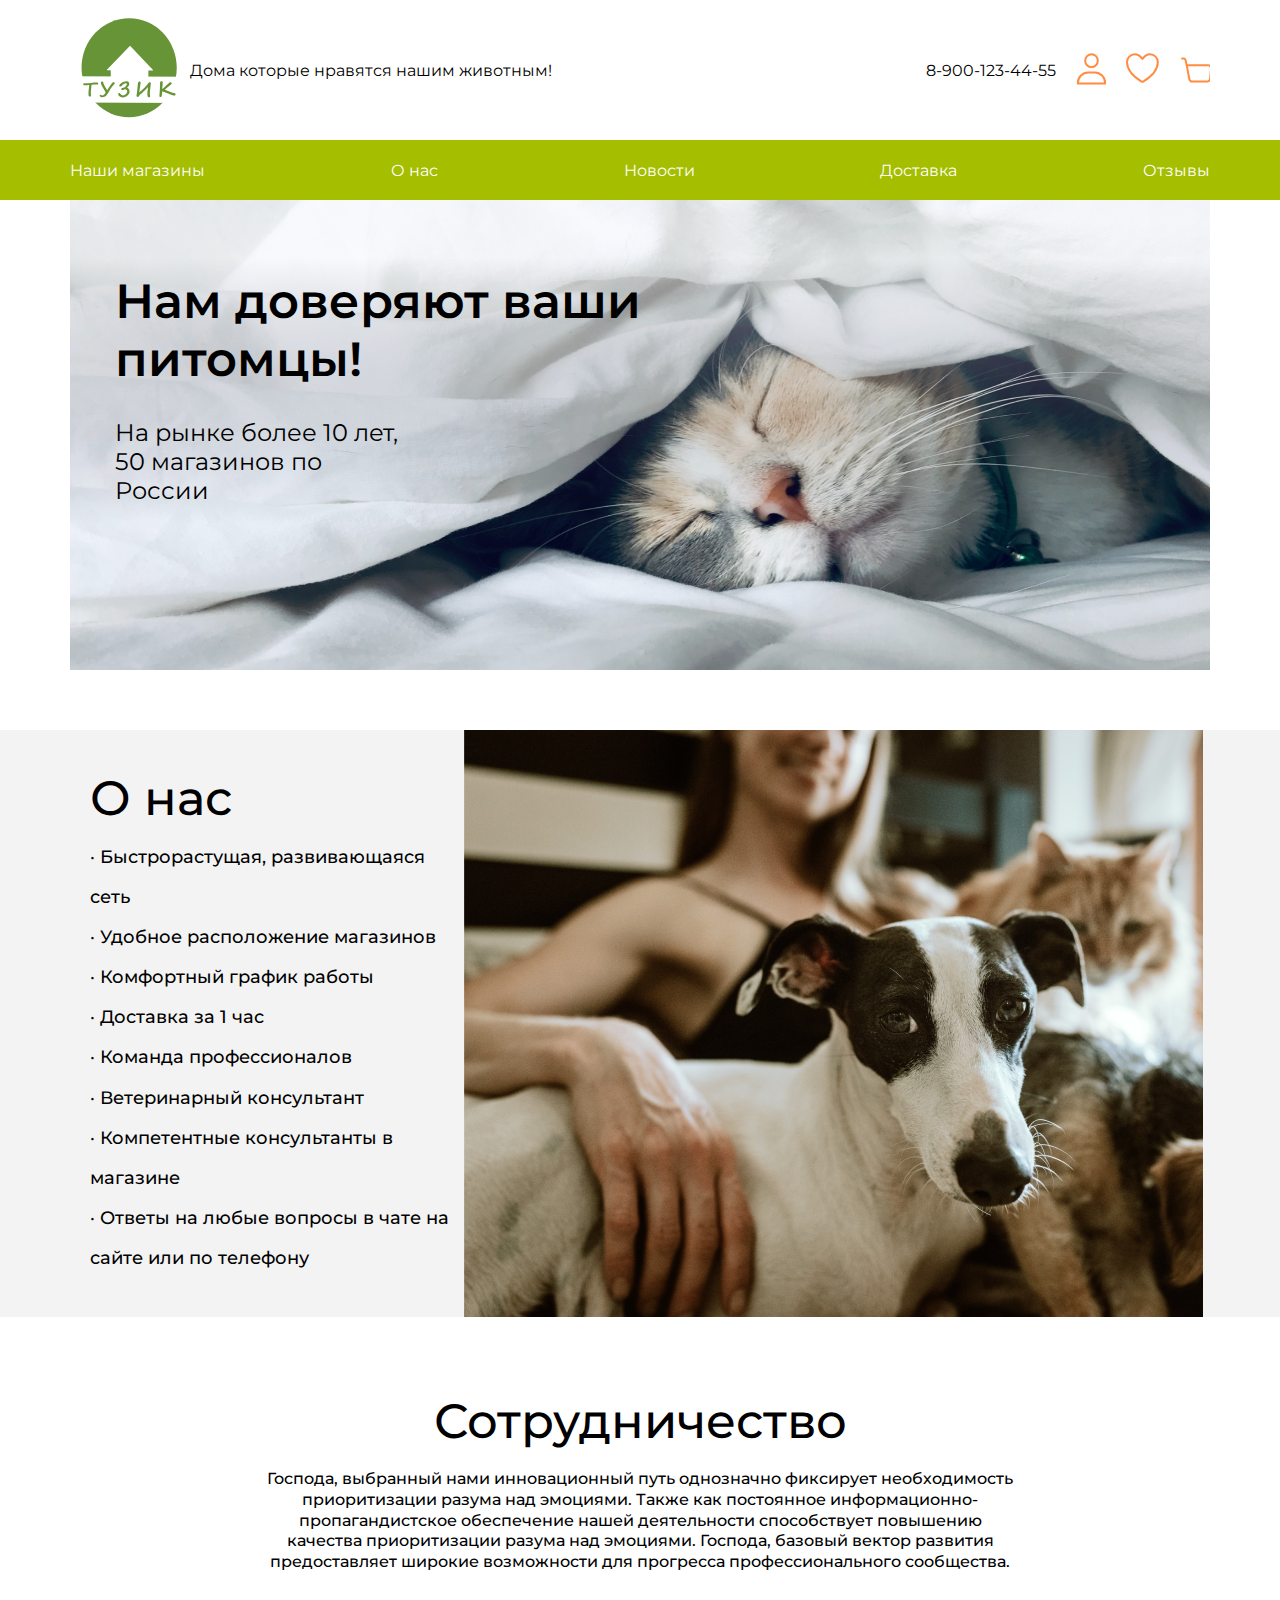
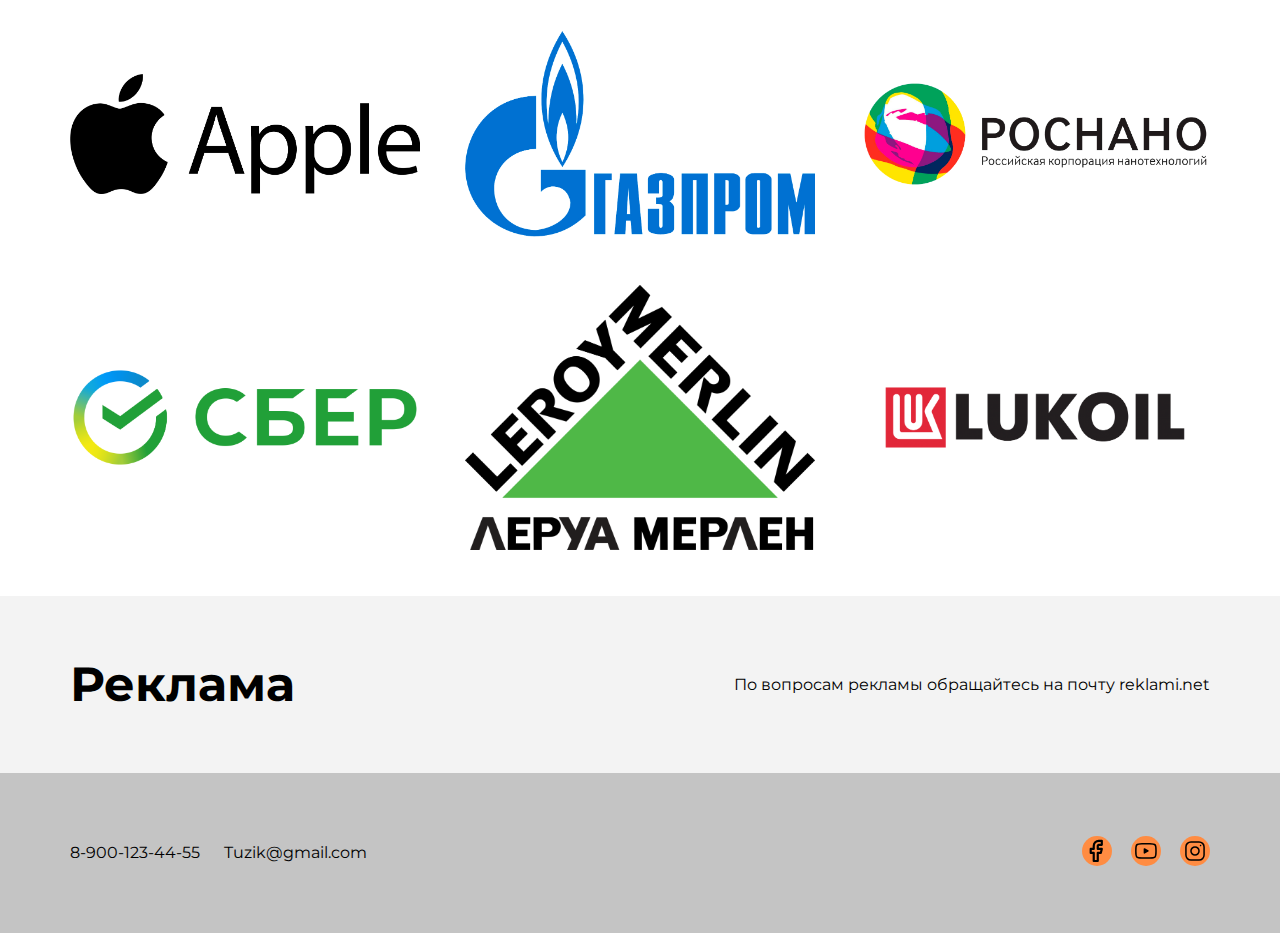
==== aboutus.html @ bf75a3f6 "обновлена страница о нас, скорректированы стили" ====
<!DOCTYPE html>
<html lang="ru">
    <head>
        <meta charset="UTF-8" />
        <meta name="viewport" content="width=device-width, initial-scale=1.0">
        <title>Тузик</title>
        <link rel="icon" href="img/icons/logo.ico" />
        <link rel="stylesheet" href="css/style.css" />
        <link rel="stylesheet" href="css/aboutus.css" />
        <link rel="stylesheet" href="css/slick-theme.css" />
        <link rel="stylesheet" href="css/slick.css" />
        <link rel="preconnect" href="https://fonts.googleapis.com">
        <link rel="preconnect" href="https://fonts.gstatic.com" crossorigin>
        <link href="https://fonts.googleapis.com/css2?family=Darker+Grotesque
        :wght@600&family=Josefin+Sans&family=Montserrat:wght@400;500;600&display=swap"
        rel="stylesheet">
        <script src="js/index.js" defer></script>
    </head>

    <body>
        <header>
            <div class="header-mobile">
                <div class="container">
                    <nav class="header-mobile__nav">
                        <a href="#!">Наши магазины</a>
                        <a href="aboutus.html">О нас</a>
                        <a href="news.html">Статьи</a>
                        <a href="#!">Доставка</a>
                        <a href="reviews.html">Отзывы</a>
                        <a href="tel:89001234455">8-900-123-44-55</a>
                    </nav>
                </div>
            </div>
        
            <div class="block-flex container header">
                <div class="block-flex header-top">
                    <a class="header-top__logo" href="index.html"><img src="img/icons/logo.svg" alt=""></a>
                    <span>Дома которые нравятся нашим животным!</span>
                </div>
                <div class="block-flex header-top">
                    <a class="link-green" href="tel:89001234455">8-900-123-44-55</a>
                    <div class="block-flex header-top__links">
                        <a class="header-top__link header-top__link--user" href="#!"></a>
                        <a class="header-top__link header-top__link--heart" href="#!"></a>
                        <a class="header-top__link header-top__link--cart" href="#!"></a>
                    </div>
                </div>
        
                <div class="header-menu__burger"></div>
            </div>
        
            <div class="block-flex header-bottom">
                <div class="container">
                    <nav class="block-flex header-bottom__nav">
                        <li><a href="#!">Наши магазины</a></li>
                        <li><a href="#!">О нас</a></li>
                        <li><a href="news.html">Новости</a></li>
                        <li><a href="#!">Доставка</a></li>
                        <li><a href="reviews.html">Отзывы</a></li>
                    </nav>
                </div>
            </div>
        </header>

        <main>
            <div class="container banner-top">
                <h1 class="banner-top__title">Нам доверяют ваши питомцы!</h1>
                <p class="banner-top__text">На рынке более 10 лет, 50 магазинов по России</p>
            </div>

            <div class="block-flex slide">
                <div class="block-flex container slide-info">
                    <div class="slide-info__desc">
                        <h1 class="slide-info__title">О нас</h1>
                        <p class="slide-info__text">· Быстрорастущая, развивающаяся сеть</p>
                        <p class="slide-info__text">· Удобное расположение магазинов</p>
                        <p class="slide-info__text">· Комфортный график работы</p>
                        <p class="slide-info__text">· Доставка за 1 час</p>
                        <p class="slide-info__text">· Команда профессионалов</p>
                        <p class="slide-info__text">· Ветеринарный консультант</p>
                        <p class="slide-info__text">· Компетентные консультанты в магазине</p>
                        <p class="slide-info__text">· Ответы на любые вопросы в чате на сайте или по телефону</p>
                    </div>
                    <img class="slide-info__img" src="img/dog-about.png" alt="dog pic" height="587" />
                </div>
            </div>

            <div class="container partnership">
                <div class="partnership-info">
                    <h1 class="partnership-info__title">Сотрудничество</h1>
                    <p class="partnership-info__text">Господа, выбранный нами инновационный путь однозначно фиксирует необходимость приоритизации
                    разума над эмоциями. Также как постоянное информационно-пропагандистское обеспечение нашей
                    деятельности способствует повышению качества приоритизации разума над эмоциями. Господа,
                    базовый вектор развития предоставляет широкие возможности для прогресса профессионального сообщества.</p>
                </div>
                <div class="partnership-pic">
                    <div class="partnership-pic__object"><img class="partnership-pic__item" src="/img/apple.png" alt="apple logo"  ></div>
                    <div class="partnership-pic__object"><img class="partnership-pic__item" src="/img/gaz.png" alt="gazprom logo"  ></div>
                    <div class="partnership-pic__object"><img class="partnership-pic__item" src="/img/rosnano.png" alt="rosnano logo"  ></div>
                    <div class="partnership-pic__object"><img class="partnership-pic__item" src="/img/logo_sber.png" alt="sber logo" width="300" ></div>
                    <div class="partnership-pic__object"><img class="partnership-pic__item" src="/img/leroy.png" alt="leroy merlin logo" width="300" ></div>
                    <div class="partnership-pic__object"><img class="partnership-pic__item" src="/img/lukoil_logo.png" alt="lukoil logo" width="300" ></div>
                </div>
            </div>

            <div class="block-flex advertisement">
                <div class="block-flex container advertisement-fill">
                    <h1>Реклама</h1>
                    <p>По вопросам рекламы обращайтесь на почту reklami.net</p>
                </div>
            </div>
        </main>

        <footer class="block-flex">
            <div class="container">
                <div class="block-flex footer-block">
                    <div class="footer-contact">
                        <a class="link-green footer-contact__tel" href="tel:89001234455">8-900-123-44-55</a>
                        <a class="link-green footer-contact__mail" href="mailto:Tuzik@gmail.com">Tuzik@gmail.com</a>
                    </div>
        
                    <div class="footer-social">
                        <a class="footer-social__link" href="https://www.facebook.com/"><img class="footer-social__fb" src="img/icons/fb.svg" alt="facebook"></a>
                        <a class="footer-social__link" href="https://www.youtube.com/"><img class="footer-social__yb" src="img/icons/youtube.svg"
                            alt="youtube"></a>
                        <a class="footer-social__link" href="https://www.instagram.com/"><img class="footer-social__ig" src="img/icons/inst.svg"
                            alt="instagram"></a>
                    </div>
                </div>
            </div>
        </footer>
    </body>
</html>
---- css/style.css ----
* {
  box-sizing: border-box;
}
body {
  margin: 0;
  font-size: 16px;
  font-family: "Roboto", sans-serif;
}
img {
  width: 100%;
}
a {
  text-decoration: none;
  color: black;
  cursor: url("../img/cursor.png"), auto;
}
h1 {
  font-size: 48px;
}
h2 {
  font-size: 36px;
}
h3 {
  font-size: 24px;
}
li {
  list-style: none;
}
:root {
  --color-light: #f3f3f3;
  --color-lime: #a5be00;
  --color-orange: #ff8c42;
  --color-tomato: #cb4646;
  --color-dark: #949494;
  --color-grey: #c4c4c4;
  --color-black: #171717;
  --color-yellow: #fbd824;
  --color-green: #679436;
}
.btn {
  width: 100%;
  max-width: 230px;
  padding: 15px;
  cursor: url("../img/cursor.png"), auto;
}
.container {
  max-width: 1140px;
  width: 95%;
  margin: auto;
}
.open-flex {
  display: flex !important;
}
.block-flex {
  display: flex;
  justify-content: space-between;
  align-items: center;
}
.header-bottom__nav a:hover {
  transition: 0.3s;
  color: var(--color-yellow);
}
/* header-top */
.header {
  position: relative;
  height: 140px;
}
.header-menu__burger {
  display: none;
}
.link-green:hover {
  transition: 0.3s;
  color: var(--color-green);
  border-bottom: 1px solid var(--color-green);
}
.header-top__logo {
  max-width: 120px;
  width: 100%;
  z-index: 7;
}
.header-top__links {
  margin-left: 20px;
  z-index: 7;
}
.header-top__link:not(:last-child) {
  max-width: 100%;
  margin-right: 20px;
}
.header-top__link--user {
  width: 30px;
  height: 34px;
  background: url("../img/icons/user.svg") no-repeat;
}
.header-top__link--user:hover {
  transition: 0.3s;
  background: url("../img/icons/user-hover.svg") no-repeat;
}
.header-top__link--heart {
  width: 33px;
  height: 34px;
  background: url("../img/icons/heart.svg") no-repeat;
}
.header-top__link--heart:hover {
  transition: 0.3s;
  background: url("../img/icons/heart-hover.svg") no-repeat;
}
.header-top__link--cart {
  max-width: 100%;
  width: 31px;
  height: 34px;
  background: url("../img/icons/cart.svg") no-repeat;
}
.header-top__link--cart:hover {
  transition: 0.3s;
  background: url("../img/icons/cart-hover.svg") no-repeat;
}
.header-mobile {
  display: none;
}
/* header-bottom */
.header-bottom {
  height: 60px;
  background: var(--color-lime);
}
.header-bottom li {
  color: white;
}
.header-bottom a {
  color: white;
}
/* banners */
.slider-top__cats-rose {
  height: 450px;
  background: url("../img/slide.jpg") no-repeat;
  background-position: center -220px;
}
.slider-top__cats {
  height: 450px;
  background: url("../img/slide-3.jpg") no-repeat center;
}
.slider-top__dogs {
  height: 450px;
  background: url("../img/slide-2.jpg") no-repeat;
  background-position: bottom;
}
.slider-top {
  padding: 20px;
  display: flex !important;
  flex-direction: column;
  justify-content: end;
}
.slider-top__dogs h1 {
  color: var(--color-green);
}
.slider-top__cats h1 {
  color: var(--color-orange);
}
.btn-dark {
  display: block;
  width: 200px;
  top: 55%;
  text-align: center;
  background: var(--color-black);
  color: white;
}
.btn-dark:hover {
  background: #000;
  color: #fff;
}
/* info */
.slide {
  height: 450px;
  background: var(--color-light);
}
.slide-info {
  justify-content: space-around;
}
.slide-info__img {
  width: 100%;
  max-width: 290px;
}
.slide-info__desc {
  text-align: center;
}
.slide-info__desc .btn-dark {
  display: block;
  width: 200px;
  text-align: center;
  margin: auto;
  margin-top: 30px;
  background: var(--color-black);
  color: white;
}
/* products */
.products {
  max-width: 720px;
  width: 95%;
}
.products h2 {
  text-align: center;
  margin-bottom: 0;
}
.products-list {
  display: flex;
  justify-content: space-between;
  flex-wrap: wrap;
}
.products-list__item {
  max-width: 300px;
  width: 100%;
  margin-top: 30px;
  text-align: center;
  background: var(--color-light);
  border-bottom-left-radius: 7px;
  border-bottom-right-radius: 7px;
}
.products-list__item h3 {
  margin: 7px 0;
}
.products-list__item p {
  margin: 17px 0;
}
.btn-white,
.btn-black {
  display: block;
  margin: auto;
  max-width: inherit;
  border-radius: 7px;
  padding: 12px;
}
.btn-black {
  margin-top: 10px;
  color: white;
  background: var(--color-black);
  border: 1px solid var(--color-black);
}
.btn-black:hover {
  background: #000;
  color: #fff;
}
.btn-white {
  color: black;
  background: #fff;
  border: 1px solid var(--color-black);
}
/* subscription */
.subscription {
  margin-top: 60px;
  height: 220px;
  background: var(--color-light);
}
.subscription-block {
  max-width: 720px;
  width: 100%;
  margin: auto;
}
.subscription-block__img {
  max-width: 135px;
  width: 100%;
}
.subscription-block__form {
  padding: 20px 30px;
  background: var(--color-lime);
}
.subscription-block__form h3 {
  margin-top: 0;
}
.subscription-block__form input[type="email"] {
  font-size: 16px;
  padding: 12px;
}
.subscription-block__form .btn-form {
  float: right;
  font-size: 16px;
  font-weight: bold;
  padding: 12px;
  background: var(--color-light);
}
/* footer */
footer {
  background: var(--color-grey);
}
.footer-block {
  height: 160px;
}
.footer-social__link:not(:last-child) {
  margin-right: 15px;
}
.footer-social__fb,
.footer-social__yb,
.footer-social__ig {
  width: 30px;
}
.footer-contact__tel {
  margin-right: 20px;
}
/* adaptiv */
@media (max-width: 770px) {
  h1 {
    font-size: 24px;
  }
  h2 {
    font-size: 24px;
  }
  h3 {
    font-size: 18px;
  }
  .header-top span,
  .link-green,
  .header-bottom {
    display: none;
  }
  .header {
    height: 70px;
  }
  .header-top__logo {
    width: 50%;
    max-width: initial;
  }
  .header-top__links {
    margin-right: 50px;
  }
  .header-menu__burger {
    display: block;
    position: absolute;
    right: 0;
    top: 50%;
    width: 30px;
    height: 3px;
    background-color: var(--color-orange);
    border: none;
    cursor: url("../img/cursor.png"), auto;
    z-index: 2;
  }
  .header-menu__burger:before {
    content: "";
    display: block;
    position: absolute;
    top: 0;
    left: 0;
    width: 30px;
    height: 3px;
    background-color: var(--color-orange);
    transition: transform 0.2s;
    margin-top: -10px;
  }
  .header-menu__burger:after {
    content: "";
    display: block;
    position: absolute;
    top: 0;
    left: 0;
    width: 30px;
    height: 3px;
    background-color: var(--color-orange);
    transition: transform 0.2s;
    margin-top: 10px;
  }
  .header-menu__burger--active {
    height: 0;
  }
  .header-menu__burger--active:before {
    transform: rotate(45deg);
    margin-top: 0;
  }
  .header-menu__burger--active:after {
    transform: rotate(-45deg);
    margin-top: 0;
  }
  .header-mobile {
    width: 100%;
    position: absolute;
    top: 0;
    padding: 70px 0 20px;
    background: var(--color-black);
    opacity: 0.9;
    z-index: 1;
  }
  .header-mobile__nav {
    display: flex;
    flex-direction: column;
    align-items: center;
    justify-content: space-between;
    height: 150px;
  }
  .header-mobile__nav a {
    z-index: 7;
    color: var(--color-orange);
  }
  .header-mobile__nav a:last-child {
    color: var(--color-light);
  }
  .header-top__link--user {
    background: url("../img/icons/user-hover.svg") no-repeat;
  }
  .header-top__link--heart {
    background: url("../img/icons/heart-hover.svg") no-repeat;
  }
  .header-top__link--cart {
    background: url("../img/icons/cart-hover.svg") no-repeat;
  }
  .slider {
    height: 300px;
  }
  .slider-top__cats-rose,
  .slider-top__dogs,
  .slider-top__cats {
    background-size: cover;
    height: 300px;
  }
  .slider-top__cats-rose {
    background-position: inherit;
  }
  .slide {
    height: auto;
  }
  .slide-info {
    flex-wrap: wrap;
    padding-bottom: 30px;
  }
  .subscription {
    height: auto;
    padding: 30px 0;
  }
  .subscription-block {
    flex-direction: column;
  }
  .subscription-block__form {
    display: flex;
    flex-direction: column;
    margin-top: 20px;
  }
  .subscription-block__form .btn-form {
    margin-top: 20px;
    max-width: initial;
  }
  .subscription-block__form h3 {
    font-size: 18px;
  }
  .footer-contact a {
    display: inline-block;
  }
  .footer-contact {
    display: flex;
    flex-direction: column;
  }
}
@media (max-width: 631px) {
  .products-list {
    justify-content: center;
  }
}
---- css/aboutus.css ----
* {
  box-sizing: border-box;
  margin: 0;
}
body {
  margin: 0;
  font-size: 16px;
  font-family: "Montserrat", sans-serif;
}
img {
  width: 100%;
}
a {
  text-decoration: none;
  color: black;
  cursor: url("../img/cursor.png"), auto;
}
h1 {
  font-size: 48px;
}
h2 {
  font-size: 36px;
}
h3 {
  font-size: 24px;
}

li {
  list-style: none;
}

:root {
  --color-light: #f3f3f3;
  --color-middlegray: #c4c4c4;
  --color-darkgray: #949494;
  --color-greenhover: #7ebe38;
  --color-lime: #a5be00;
  --color-green: #679436;
  --color-dark: #ff8c42;
  --color-lightginger: #f3a126;
  --color-yellow: #fbd823;
  --color-dark: #393939;
}

/* banners */
.banner-top {
  height: 470px;
  background: url("../img/cat-banner-about.png") no-repeat center;
  display: block;
}

.banner-top__title {
  margin: 0;
  padding-top: 72px;
  padding-left: 45px;
  font-weight: 600;
  width: 575px;
}

.banner-top__text {
  padding-top: 30px;
  padding-left: 45px;
  font-size: 24px;
  width: 351px;
}

/* info */
.slide {
  margin-top: 60px;
  height: 587px;
  background: var(--color-light);
}

.slide-info__title {
  font-weight: 500;
  margin: 40px 0 10px;
}

.slide-info__text {
  font-size: 18px;
  font-weight: 500;
  line-height: 223.5%;
}

.slide-info__img {
  width: 100%;
  max-width: 739px;
}
.slide-info__desc {
  text-align: left;
  margin-top: -40px;
  margin-left: 12px;
  width: 359px;
}

/* PARTNERSHIP */

.partnership {
  margin-bottom: 130px;
}
.partnership-info {
  margin-top: 75px;
  margin-left: auto;
  margin-right: auto;
  text-align: center;
  width: 760px;
}
.partnership-info__title {
  font-weight: 500;
  padding-bottom: 19px;
}
.partnership-info__text {
  font-weight: 500;
  line-height: 130%;
  padding-bottom: 53px;
}
.partnership-pic {
  display: grid;
  height: 440px;
  grid-template-columns: repeat(3, 1fr);
  grid-template-rows: repeat(2, 1fr);
  column-gap: 45px;
  row-gap: 40px;
}
.partnership-pic__item {
  object-fit: contain;
  width: 100%;
  height: 100%;
}

.advertisement {
  height: 177px;
  background-color: var(--color-light);
}
/* adaptiv */
@media (max-width: 770px) {
}
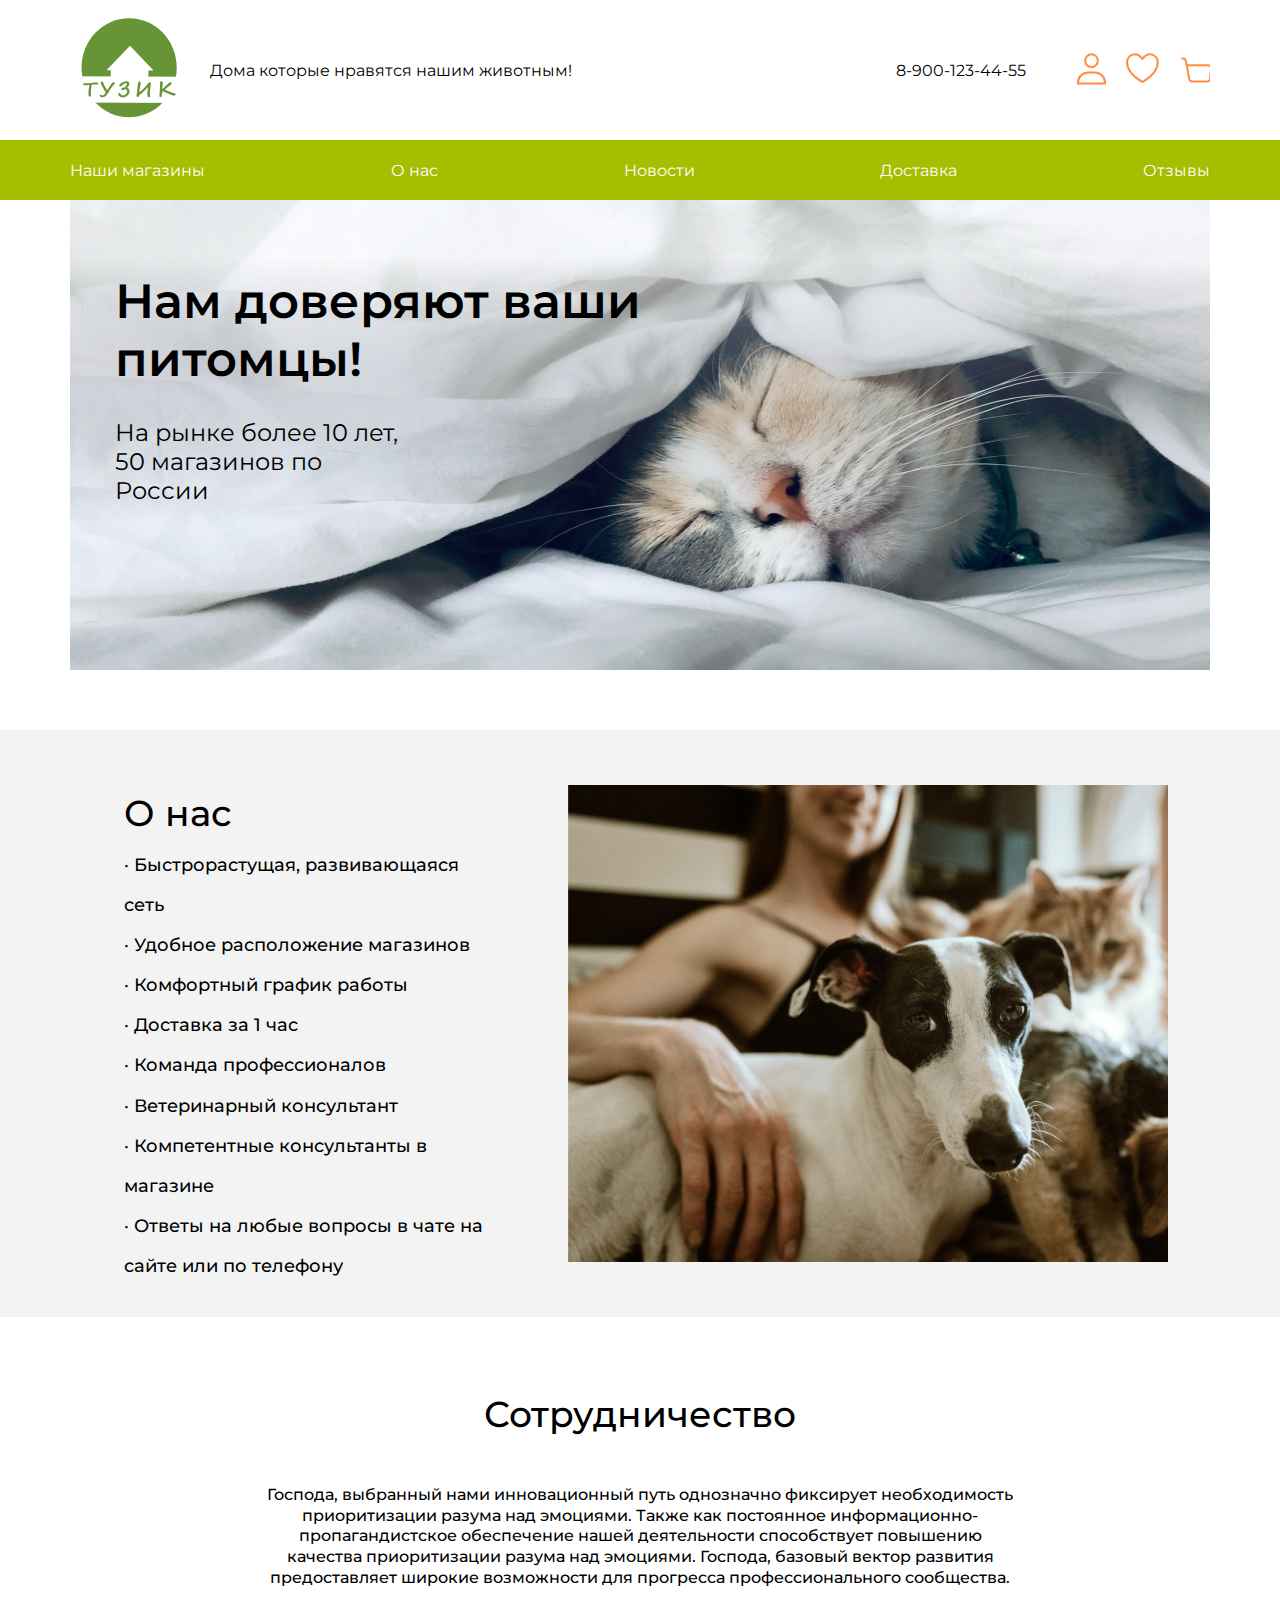
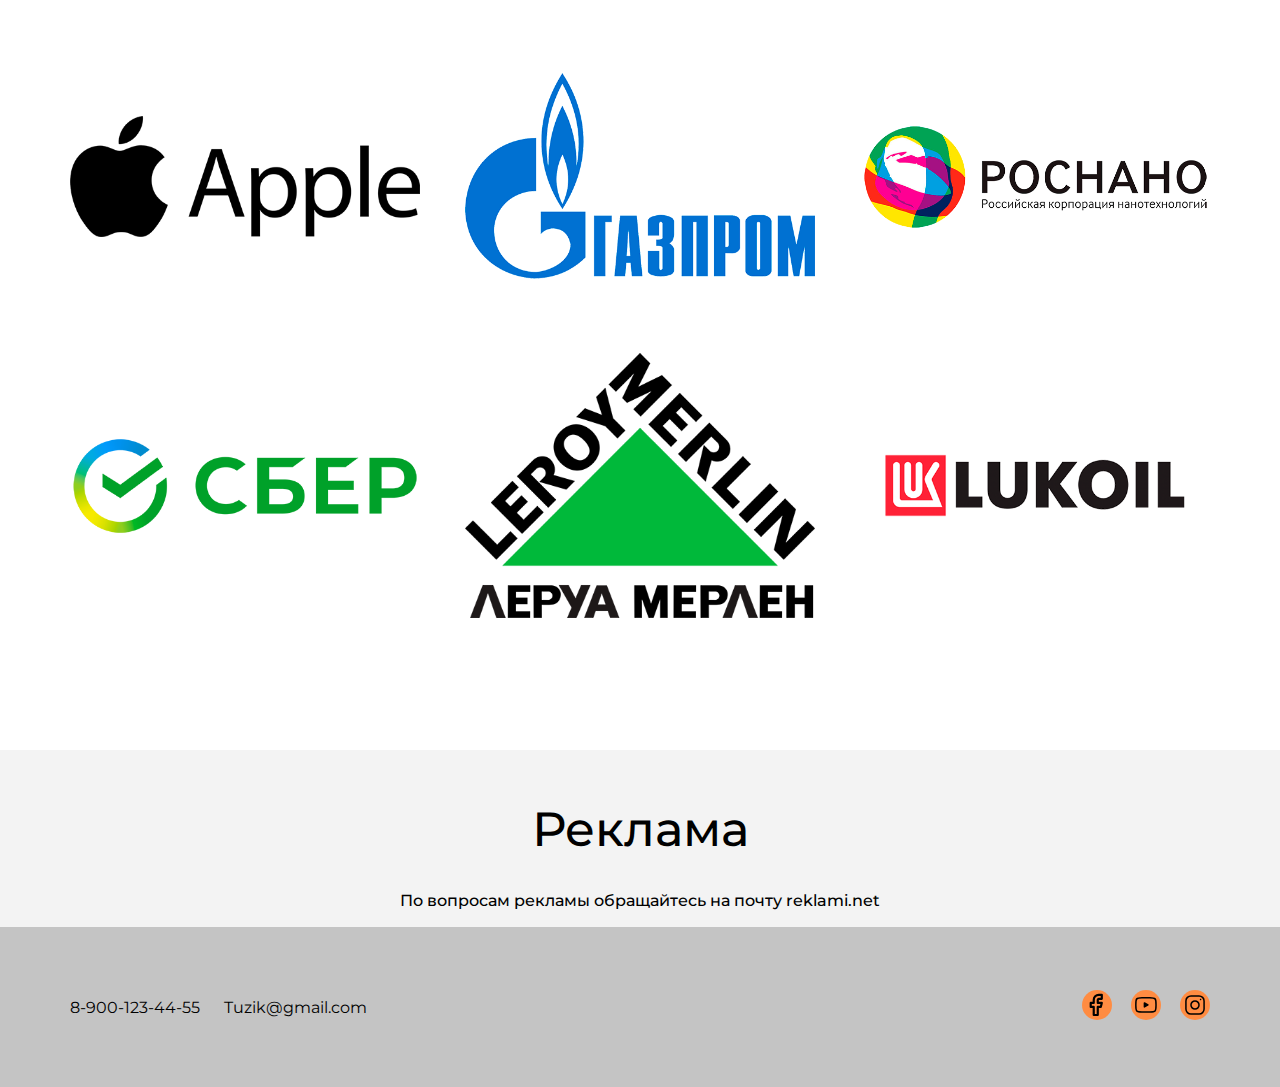
==== commit e0609a12: "о нас+ адаптив" ====
--- a/aboutus.html
+++ b/aboutus.html
@@ -14,7 +14,6 @@
         <link href="https://fonts.googleapis.com/css2?family=Darker+Grotesque
         :wght@600&family=Josefin+Sans&family=Montserrat:wght@400;500;600&display=swap"
         rel="stylesheet">
-        <script src="js/index.js" defer></script>
     </head>
 
     <body>
@@ -53,7 +52,7 @@
                 <div class="container">
                     <nav class="block-flex header-bottom__nav">
                         <li><a href="#!">Наши магазины</a></li>
-                        <li><a href="#!">О нас</a></li>
+                        <li><a href="aboutus.html">О нас</a></li>
                         <li><a href="news.html">Новости</a></li>
                         <li><a href="#!">Доставка</a></li>
                         <li><a href="reviews.html">Отзывы</a></li>
@@ -71,7 +70,7 @@
             <div class="block-flex slide">
                 <div class="block-flex container slide-info">
                     <div class="slide-info__desc">
-                        <h1 class="slide-info__title">О нас</h1>
+                        <h2 class="slide-info__title">О нас</h2>
                         <p class="slide-info__text">· Быстрорастущая, развивающаяся сеть</p>
                         <p class="slide-info__text">· Удобное расположение магазинов</p>
                         <p class="slide-info__text">· Комфортный график работы</p>
@@ -81,32 +80,35 @@
                         <p class="slide-info__text">· Компетентные консультанты в магазине</p>
                         <p class="slide-info__text">· Ответы на любые вопросы в чате на сайте или по телефону</p>
                     </div>
-                    <img class="slide-info__img" src="img/dog-about.png" alt="dog pic" height="587" />
+                    <img class="slide-info__img" src="img/dog-about.png" alt="dog pic"/>
                 </div>
             </div>
 
             <div class="container partnership">
                 <div class="partnership-info">
-                    <h1 class="partnership-info__title">Сотрудничество</h1>
-                    <p class="partnership-info__text">Господа, выбранный нами инновационный путь однозначно фиксирует необходимость приоритизации
-                    разума над эмоциями. Также как постоянное информационно-пропагандистское обеспечение нашей
-                    деятельности способствует повышению качества приоритизации разума над эмоциями. Господа,
-                    базовый вектор развития предоставляет широкие возможности для прогресса профессионального сообщества.</p>
+                    <h2 class="partnership-info__title">Сотрудничество</h2>
+                    <div class="wrap">
+                        <p class="partnership-info__text">Господа, выбранный нами инновационный путь однозначно фиксирует необходимость приоритизации
+                        разума над эмоциями. Также как постоянное информационно-пропагандистское обеспечение нашей
+                        деятельности способствует повышению качества приоритизации разума над эмоциями. Господа,
+                        базовый вектор развития предоставляет широкие возможности для прогресса профессионального сообщества.</p>
+                    </div>
                 </div>
+            
                 <div class="partnership-pic">
-                    <div class="partnership-pic__object"><img class="partnership-pic__item" src="/img/apple.png" alt="apple logo"  ></div>
-                    <div class="partnership-pic__object"><img class="partnership-pic__item" src="/img/gaz.png" alt="gazprom logo"  ></div>
-                    <div class="partnership-pic__object"><img class="partnership-pic__item" src="/img/rosnano.png" alt="rosnano logo"  ></div>
-                    <div class="partnership-pic__object"><img class="partnership-pic__item" src="/img/logo_sber.png" alt="sber logo" width="300" ></div>
-                    <div class="partnership-pic__object"><img class="partnership-pic__item" src="/img/leroy.png" alt="leroy merlin logo" width="300" ></div>
-                    <div class="partnership-pic__object"><img class="partnership-pic__item" src="/img/lukoil_logo.png" alt="lukoil logo" width="300" ></div>
+                    <div class="partnership-pic__object"><img class="partnership-pic__item" src="img/apple.png" alt="apple logo"  ></div>
+                    <div class="partnership-pic__object"><img class="partnership-pic__item" src="img/gaz.png" alt="gazprom logo"  ></div>
+                    <div class="partnership-pic__object"><img class="partnership-pic__item" src="img/rosnano.png" alt="rosnano logo"  ></div>
+                    <div class="partnership-pic__object"><img class="partnership-pic__item" src="img/logo_sber.png" alt="sber logo" ></div>
+                    <div class="partnership-pic__object"><img class="partnership-pic__item" src="img/leroy.png" alt="leroy merlin logo"></div>
+                    <div class="partnership-pic__object"><img class="partnership-pic__item" src="img/lukoil_logo.png" alt="lukoil logo"></div>
                 </div>
             </div>
 
-            <div class="block-flex advertisement">
-                <div class="block-flex container advertisement-fill">
-                    <h1>Реклама</h1>
-                    <p>По вопросам рекламы обращайтесь на почту reklami.net</p>
+            <div class="block-flex marketing">
+                <div class="container marketing-fill">
+                    <h1 class="marketing_title">Реклама</h1>
+                    <p class="marketing_text">По вопросам рекламы обращайтесь на почту reklami.net</p>
                 </div>
             </div>
         </main>
@@ -129,5 +131,8 @@
                 </div>
             </div>
         </footer>
+        <script src="js/jquery-3.6.0.min.js"></script>
+        <script src="js/slick.min.js"></script>
+        <script src="js/main.js"></script>
     </body>
 </html>
--- a/css/style.css
+++ b/css/style.css
@@ -4,7 +4,7 @@
 body {
   margin: 0;
   font-size: 16px;
-  font-family: "Roboto", sans-serif;
+  font-family: "Montserrat", sans-serif;
 }
 img {
   width: 100%;
@@ -76,10 +76,11 @@
 .header-top__logo {
   max-width: 120px;
   width: 100%;
+  margin-right: 20px;
   z-index: 7;
 }
 .header-top__links {
-  margin-left: 20px;
+  margin-left: 50px;
   z-index: 7;
 }
 .header-top__link:not(:last-child) {
@@ -131,16 +132,19 @@
 /* banners */
 .slider-top__cats-rose {
   height: 450px;
-  background: url("../img/slide.jpg") no-repeat;
-  background-position: center -220px;
+  background: linear-gradient(rgba(0, 0, 0, 0.5) 100%, #000 100%),
+    url("../img/slide.jpg") no-repeat;
+  background-position: center;
 }
 .slider-top__cats {
   height: 450px;
-  background: url("../img/slide-3.jpg") no-repeat center;
+  background: linear-gradient(rgba(0, 0, 0, 0.5) 100%, #000 100%),
+    url("../img/slide-3.jpg") no-repeat center;
 }
 .slider-top__dogs {
   height: 450px;
-  background: url("../img/slide-2.jpg") no-repeat;
+  background: linear-gradient(rgba(0, 0, 0, 0.5) 100%, #000 100%),
+    url("../img/slide-2.jpg") no-repeat;
   background-position: bottom;
 }
 .slider-top {
@@ -148,12 +152,16 @@
   display: flex !important;
   flex-direction: column;
   justify-content: end;
+  z-index: 11;
 }
 .slider-top__dogs h1 {
-  color: var(--color-green);
+  color: var(--color-lime);
 }
 .slider-top__cats h1 {
   color: var(--color-orange);
+}
+.slider-top__cats-rose h1 {
+  color: var(--color-light);
 }
 .btn-dark {
   display: block;
@@ -197,6 +205,8 @@
   width: 95%;
 }
 .products h2 {
+  margin-top: 60px;
+  margin-bottom: 30px;
   text-align: center;
   margin-bottom: 0;
 }
@@ -295,7 +305,7 @@
   margin-right: 20px;
 }
 /* adaptiv */
-@media (max-width: 770px) {
+@media (max-width: 840px) {
   h1 {
     font-size: 24px;
   }
--- a/css/aboutus.css
+++ b/css/aboutus.css
@@ -1,47 +1,6 @@
-* {
-  box-sizing: border-box;
+p{
   margin: 0;
 }
-body {
-  margin: 0;
-  font-size: 16px;
-  font-family: "Montserrat", sans-serif;
-}
-img {
-  width: 100%;
-}
-a {
-  text-decoration: none;
-  color: black;
-  cursor: url("../img/cursor.png"), auto;
-}
-h1 {
-  font-size: 48px;
-}
-h2 {
-  font-size: 36px;
-}
-h3 {
-  font-size: 24px;
-}
-
-li {
-  list-style: none;
-}
-
-:root {
-  --color-light: #f3f3f3;
-  --color-middlegray: #c4c4c4;
-  --color-darkgray: #949494;
-  --color-greenhover: #7ebe38;
-  --color-lime: #a5be00;
-  --color-green: #679436;
-  --color-dark: #ff8c42;
-  --color-lightginger: #f3a126;
-  --color-yellow: #fbd823;
-  --color-dark: #393939;
-}
-
 /* banners */
 .banner-top {
   height: 470px;
@@ -54,26 +13,27 @@
   padding-top: 72px;
   padding-left: 45px;
   font-weight: 600;
-  width: 575px;
+  max-width: 575px;
 }
 
 .banner-top__text {
   padding-top: 30px;
   padding-left: 45px;
   font-size: 24px;
-  width: 351px;
+  max-width: 351px;
 }
 
 /* info */
 .slide {
   margin-top: 60px;
-  height: 587px;
-  background: var(--color-light);
+  min-height: 587px;
+  height: auto;
+
 }
 
 .slide-info__title {
   font-weight: 500;
-  margin: 40px 0 10px;
+  margin-bottom: 10px;
 }
 
 .slide-info__text {
@@ -84,11 +44,10 @@
 
 .slide-info__img {
   width: 100%;
-  max-width: 739px;
+  max-width: 600px;
 }
 .slide-info__desc {
   text-align: left;
-  margin-top: -40px;
   margin-left: 12px;
   width: 359px;
 }
@@ -100,14 +59,15 @@
 }
 .partnership-info {
   margin-top: 75px;
-  margin-left: auto;
-  margin-right: auto;
   text-align: center;
-  width: 760px;
 }
 .partnership-info__title {
   font-weight: 500;
   padding-bottom: 19px;
+}
+.wrap{
+  max-width: 760px;
+  margin: auto;
 }
 .partnership-info__text {
   font-weight: 500;
@@ -116,7 +76,6 @@
 }
 .partnership-pic {
   display: grid;
-  height: 440px;
   grid-template-columns: repeat(3, 1fr);
   grid-template-rows: repeat(2, 1fr);
   column-gap: 45px;
@@ -128,10 +87,23 @@
   height: 100%;
 }
 
-.advertisement {
+/* MARKETING */
+.marketing {
   height: 177px;
   background-color: var(--color-light);
 }
+.marketing-fill {
+  text-align: center;
+}
+.marketing_title {
+  font-weight: 500;
+}
+.marketing_text {
+  font-weight: 500;
+}
 /* adaptiv */
-@media (max-width: 770px) {
+@media screen and (max-width: 320px) {
+  .partnership-info {
+    text-align: left;
+  }
 }
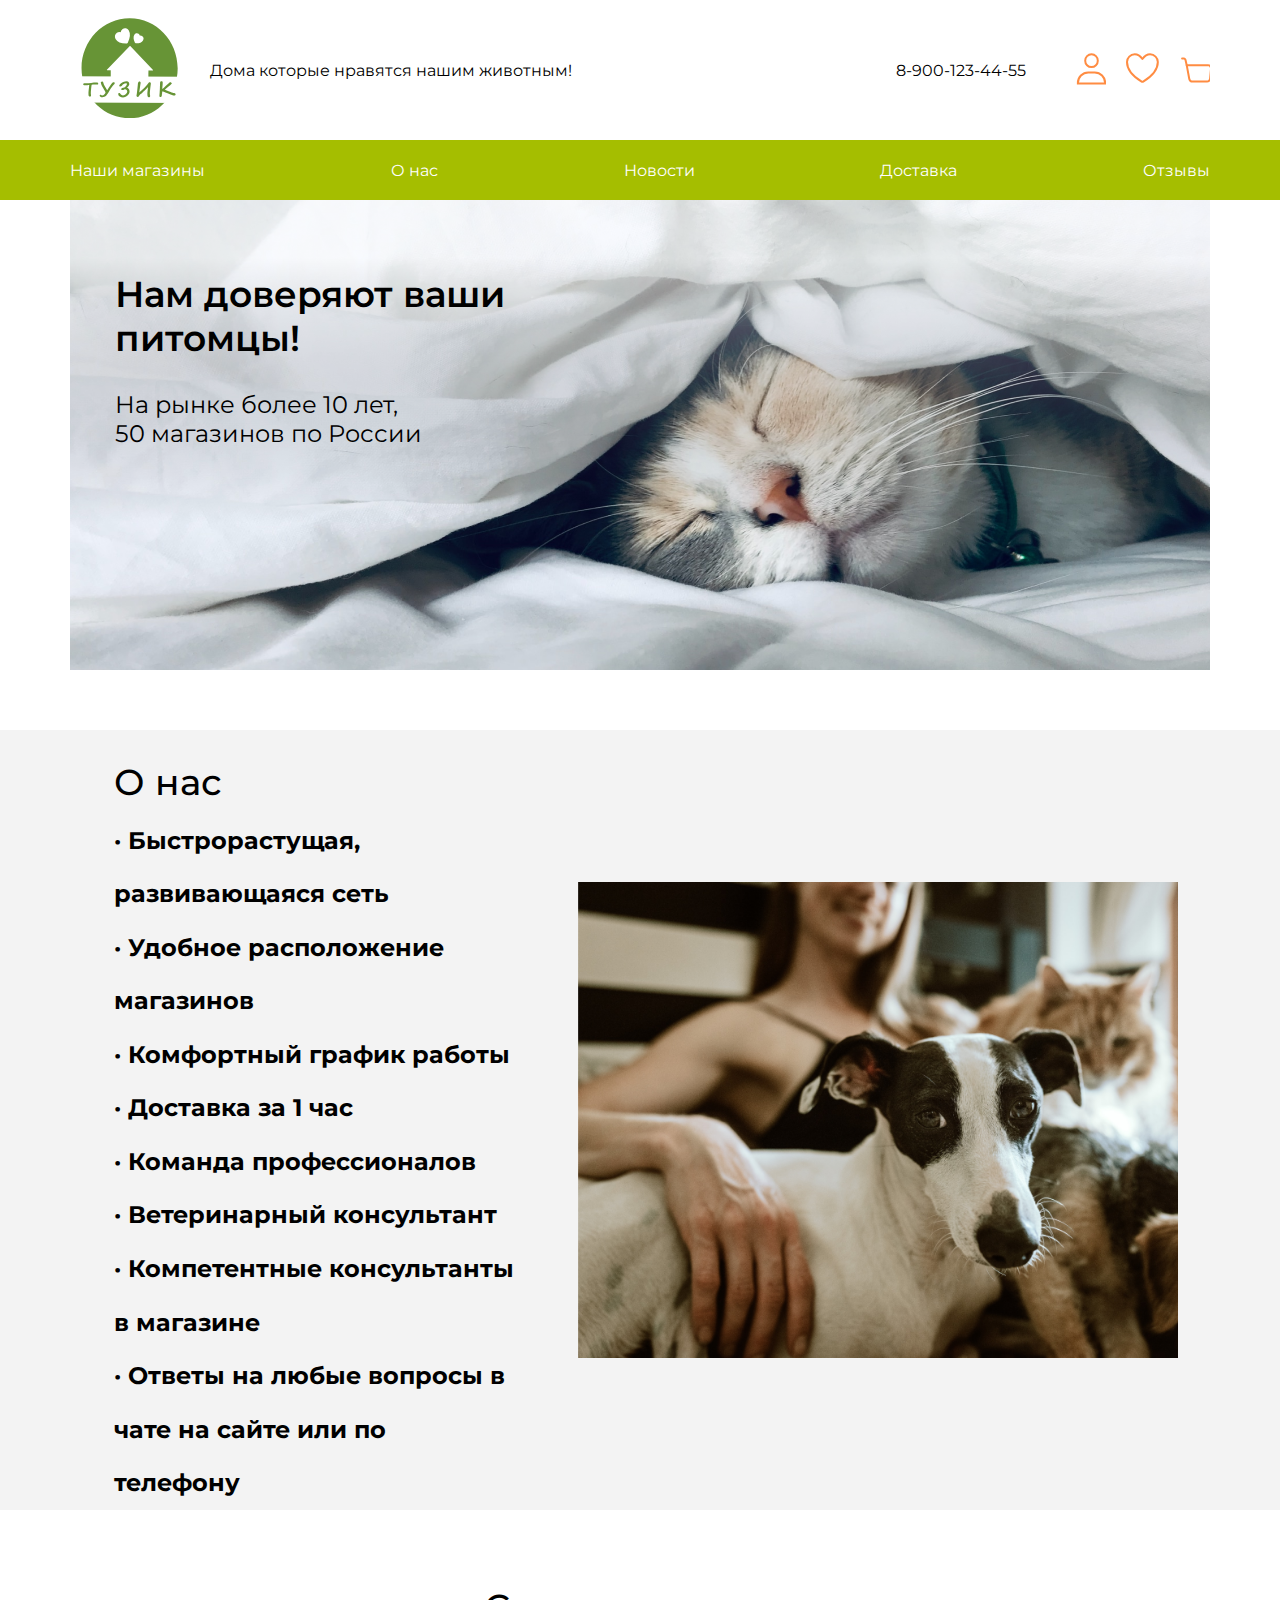
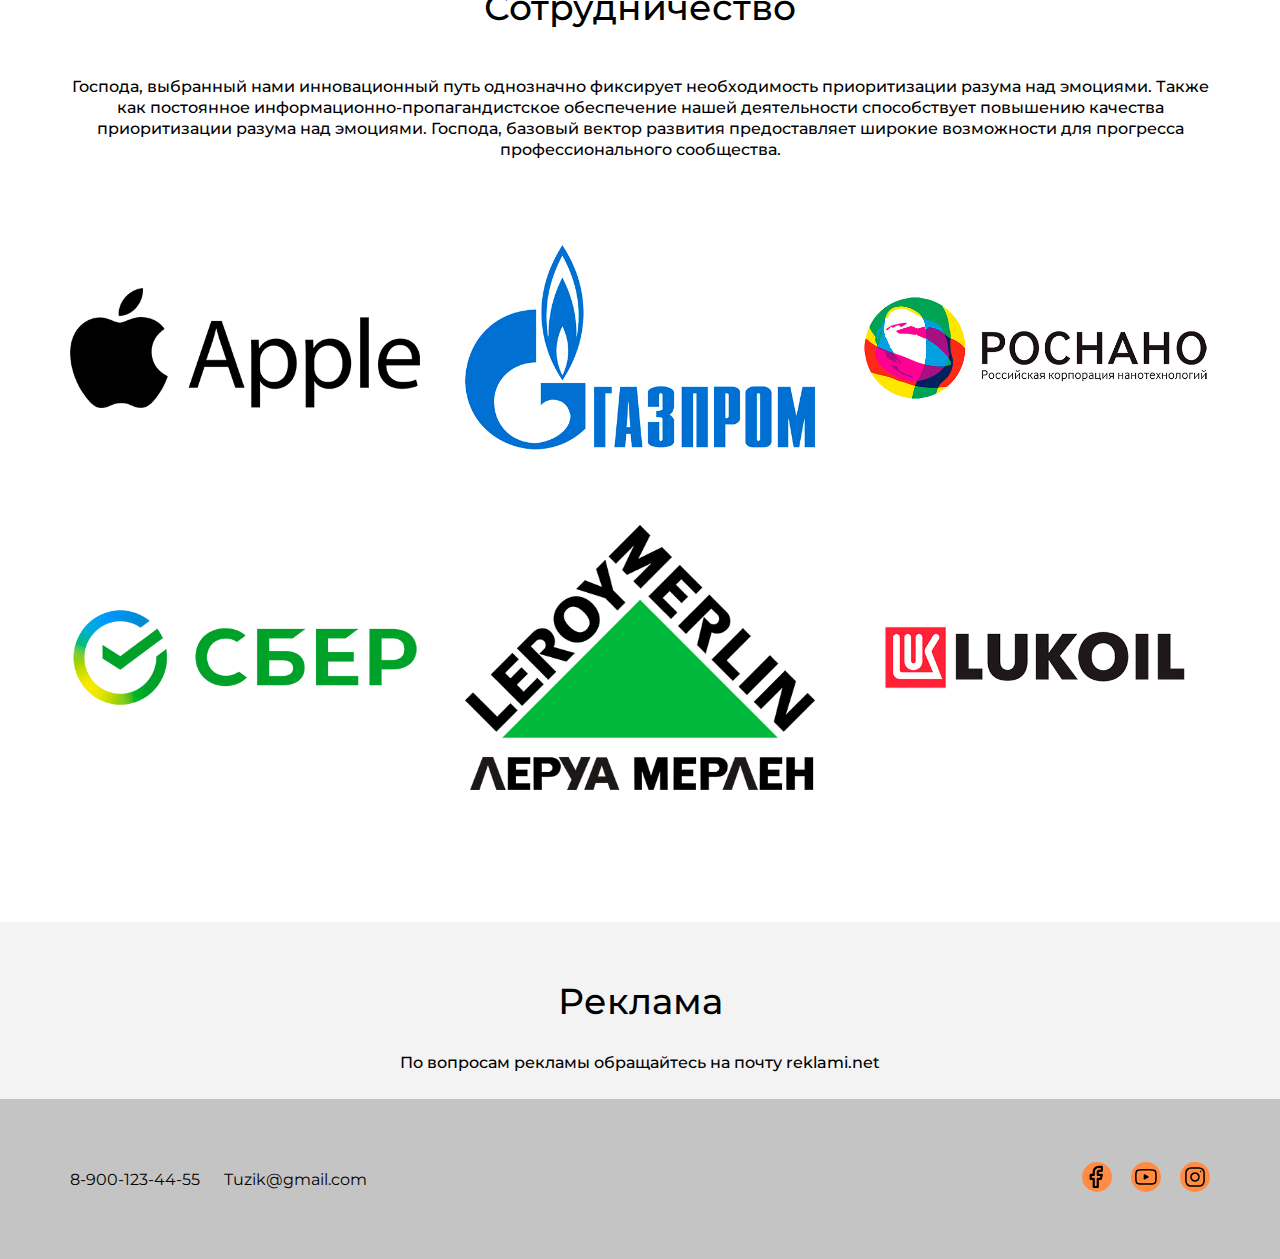
==== commit 0aa687e3: "конец?" ====
--- a/aboutus.html
+++ b/aboutus.html
@@ -23,7 +23,7 @@
                     <nav class="header-mobile__nav">
                         <a href="#!">Наши магазины</a>
                         <a href="aboutus.html">О нас</a>
-                        <a href="news.html">Статьи</a>
+                        <a href="news.html">Новости</a>
                         <a href="#!">Доставка</a>
                         <a href="reviews.html">Отзывы</a>
                         <a href="tel:89001234455">8-900-123-44-55</a>
@@ -63,7 +63,7 @@
 
         <main>
             <div class="container banner-top">
-                <h1 class="banner-top__title">Нам доверяют ваши питомцы!</h1>
+                <h2 class="banner-top__title">Нам доверяют ваши питомцы!</h2>
                 <p class="banner-top__text">На рынке более 10 лет, 50 магазинов по России</p>
             </div>
 
@@ -80,26 +80,23 @@
                         <p class="slide-info__text">· Компетентные консультанты в магазине</p>
                         <p class="slide-info__text">· Ответы на любые вопросы в чате на сайте или по телефону</p>
                     </div>
-                    <img class="slide-info__img" src="img/dog-about.png" alt="dog pic"/>
+                    <img class="slide-info__img" src="img/dog-about.png" alt="dog pic" />
                 </div>
             </div>
 
             <div class="container partnership">
                 <div class="partnership-info">
                     <h2 class="partnership-info__title">Сотрудничество</h2>
-                    <div class="wrap">
-                        <p class="partnership-info__text">Господа, выбранный нами инновационный путь однозначно фиксирует необходимость приоритизации
-                        разума над эмоциями. Также как постоянное информационно-пропагандистское обеспечение нашей
-                        деятельности способствует повышению качества приоритизации разума над эмоциями. Господа,
-                        базовый вектор развития предоставляет широкие возможности для прогресса профессионального сообщества.</p>
-                    </div>
+                    <p class="partnership-info__text">Господа, выбранный нами инновационный путь однозначно фиксирует необходимость приоритизации
+                    разума над эмоциями. Также как постоянное информационно-пропагандистское обеспечение нашей
+                    деятельности способствует повышению качества приоритизации разума над эмоциями. Господа,
+                    базовый вектор развития предоставляет широкие возможности для прогресса профессионального сообщества.</p>
                 </div>
-            
                 <div class="partnership-pic">
                     <div class="partnership-pic__object"><img class="partnership-pic__item" src="img/apple.png" alt="apple logo"  ></div>
                     <div class="partnership-pic__object"><img class="partnership-pic__item" src="img/gaz.png" alt="gazprom logo"  ></div>
                     <div class="partnership-pic__object"><img class="partnership-pic__item" src="img/rosnano.png" alt="rosnano logo"  ></div>
-                    <div class="partnership-pic__object"><img class="partnership-pic__item" src="img/logo_sber.png" alt="sber logo" ></div>
+                    <div class="partnership-pic__object"><img class="partnership-pic__item" src="img/logo_sber.png" alt="sber logo"></div>
                     <div class="partnership-pic__object"><img class="partnership-pic__item" src="img/leroy.png" alt="leroy merlin logo"></div>
                     <div class="partnership-pic__object"><img class="partnership-pic__item" src="img/lukoil_logo.png" alt="lukoil logo"></div>
                 </div>
@@ -107,7 +104,7 @@
 
             <div class="block-flex marketing">
                 <div class="container marketing-fill">
-                    <h1 class="marketing_title">Реклама</h1>
+                    <h2 class="marketing_title">Реклама</h2>
                     <p class="marketing_text">По вопросам рекламы обращайтесь на почту reklami.net</p>
                 </div>
             </div>
--- a/css/style.css
+++ b/css/style.css
@@ -4,7 +4,8 @@
 body {
   margin: 0;
   font-size: 16px;
-  font-family: "Montserrat", sans-serif;
+  font-family: "Montserrat",
+  sans-serif;
 }
 img {
   width: 100%;
@@ -36,6 +37,7 @@
   --color-black: #171717;
   --color-yellow: #fbd824;
   --color-green: #679436;
+  --color-rose: #F9D3D3;
 }
 .btn {
   width: 100%;
@@ -170,10 +172,12 @@
   text-align: center;
   background: var(--color-black);
   color: white;
+  border: 1px solid var(--color-light);
 }
 .btn-dark:hover {
-  background: #000;
-  color: #fff;
+  background: var(--color-rose);
+  color: var(--color-black);
+  transition: 0.3s;
 }
 /* info */
 .slide {
@@ -189,6 +193,10 @@
 }
 .slide-info__desc {
   text-align: center;
+}
+.slide-info__desc p {
+  font-weight: bold;
+  font-size: 24px;
 }
 .slide-info__desc .btn-dark {
   display: block;
@@ -199,6 +207,11 @@
   background: var(--color-black);
   color: white;
 }
+.slide-info__desc .btn-dark:hover {
+  background: var(--color-rose);
+  color: var(--color-black);
+  transition: 0.3s;
+}
 /* products */
 .products {
   max-width: 720px;
@@ -216,8 +229,6 @@
   flex-wrap: wrap;
 }
 .products-list__item {
-  max-width: 300px;
-  width: 100%;
   margin-top: 30px;
   text-align: center;
   background: var(--color-light);
@@ -229,6 +240,10 @@
 }
 .products-list__item p {
   margin: 17px 0;
+}
+.products-list__item--img {
+  max-width: 300px;
+  object-fit: contain;
 }
 .btn-white,
 .btn-black {
@@ -238,6 +253,12 @@
   border-radius: 7px;
   padding: 12px;
 }
+.btn-white:hover,
+.products-list__item .btn-black:hover {
+  background: var(--color-rose);
+  color: var(--color-black);
+  transition: 0.3s;
+}
 .btn-black {
   margin-top: 10px;
   color: white;
@@ -269,6 +290,7 @@
   width: 100%;
 }
 .subscription-block__form {
+  width: 73%;
   padding: 20px 30px;
   background: var(--color-lime);
 }
@@ -286,6 +308,11 @@
   padding: 12px;
   background: var(--color-light);
 }
+.subscription-block__form .btn-form:hover {
+  background: var(--color-rose);
+  color: var(--color-black);
+  transition: 0.3s;
+}
 /* footer */
 footer {
   background: var(--color-grey);
@@ -305,7 +332,7 @@
   margin-right: 20px;
 }
 /* adaptiv */
-@media (max-width: 840px) {
+@media (max-width: 870px) {
   h1 {
     font-size: 24px;
   }
@@ -324,7 +351,8 @@
     height: 70px;
   }
   .header-top__logo {
-    width: 50%;
+    width: 60px;
+    margin-right: 0;
     max-width: initial;
   }
   .header-top__links {
@@ -409,6 +437,10 @@
   .header-top__link--cart {
     background: url("../img/icons/cart-hover.svg") no-repeat;
   }
+  .slide-info__desc p {
+    font-weight: bold;
+    font-size: 16px;
+  }
   .slider {
     height: 300px;
   }
--- a/css/aboutus.css
+++ b/css/aboutus.css
@@ -13,20 +13,20 @@
   padding-top: 72px;
   padding-left: 45px;
   font-weight: 600;
-  max-width: 575px;
+  max-width: 600px;
 }
 
 .banner-top__text {
   padding-top: 30px;
   padding-left: 45px;
   font-size: 24px;
-  max-width: 351px;
+  max-width: 360px;
 }
 
 /* info */
 .slide {
   margin-top: 60px;
-  min-height: 587px;
+  min-height: 600px;
   height: auto;
 
 }
@@ -43,13 +43,12 @@
 }
 
 .slide-info__img {
-  width: 100%;
   max-width: 600px;
 }
 .slide-info__desc {
   text-align: left;
   margin-left: 12px;
-  width: 359px;
+  width: 400px;
 }
 
 /* PARTNERSHIP */
@@ -107,3 +106,15 @@
     text-align: left;
   }
 }
+@media (max-width: 1024px){
+  .slide-info {
+    flex-wrap: wrap;
+    padding-bottom: 0;
+  }
+  .slide-info__img {
+    margin: 30px 0;
+  }
+  .partnership-info {
+    text-align: left;
+}
+}